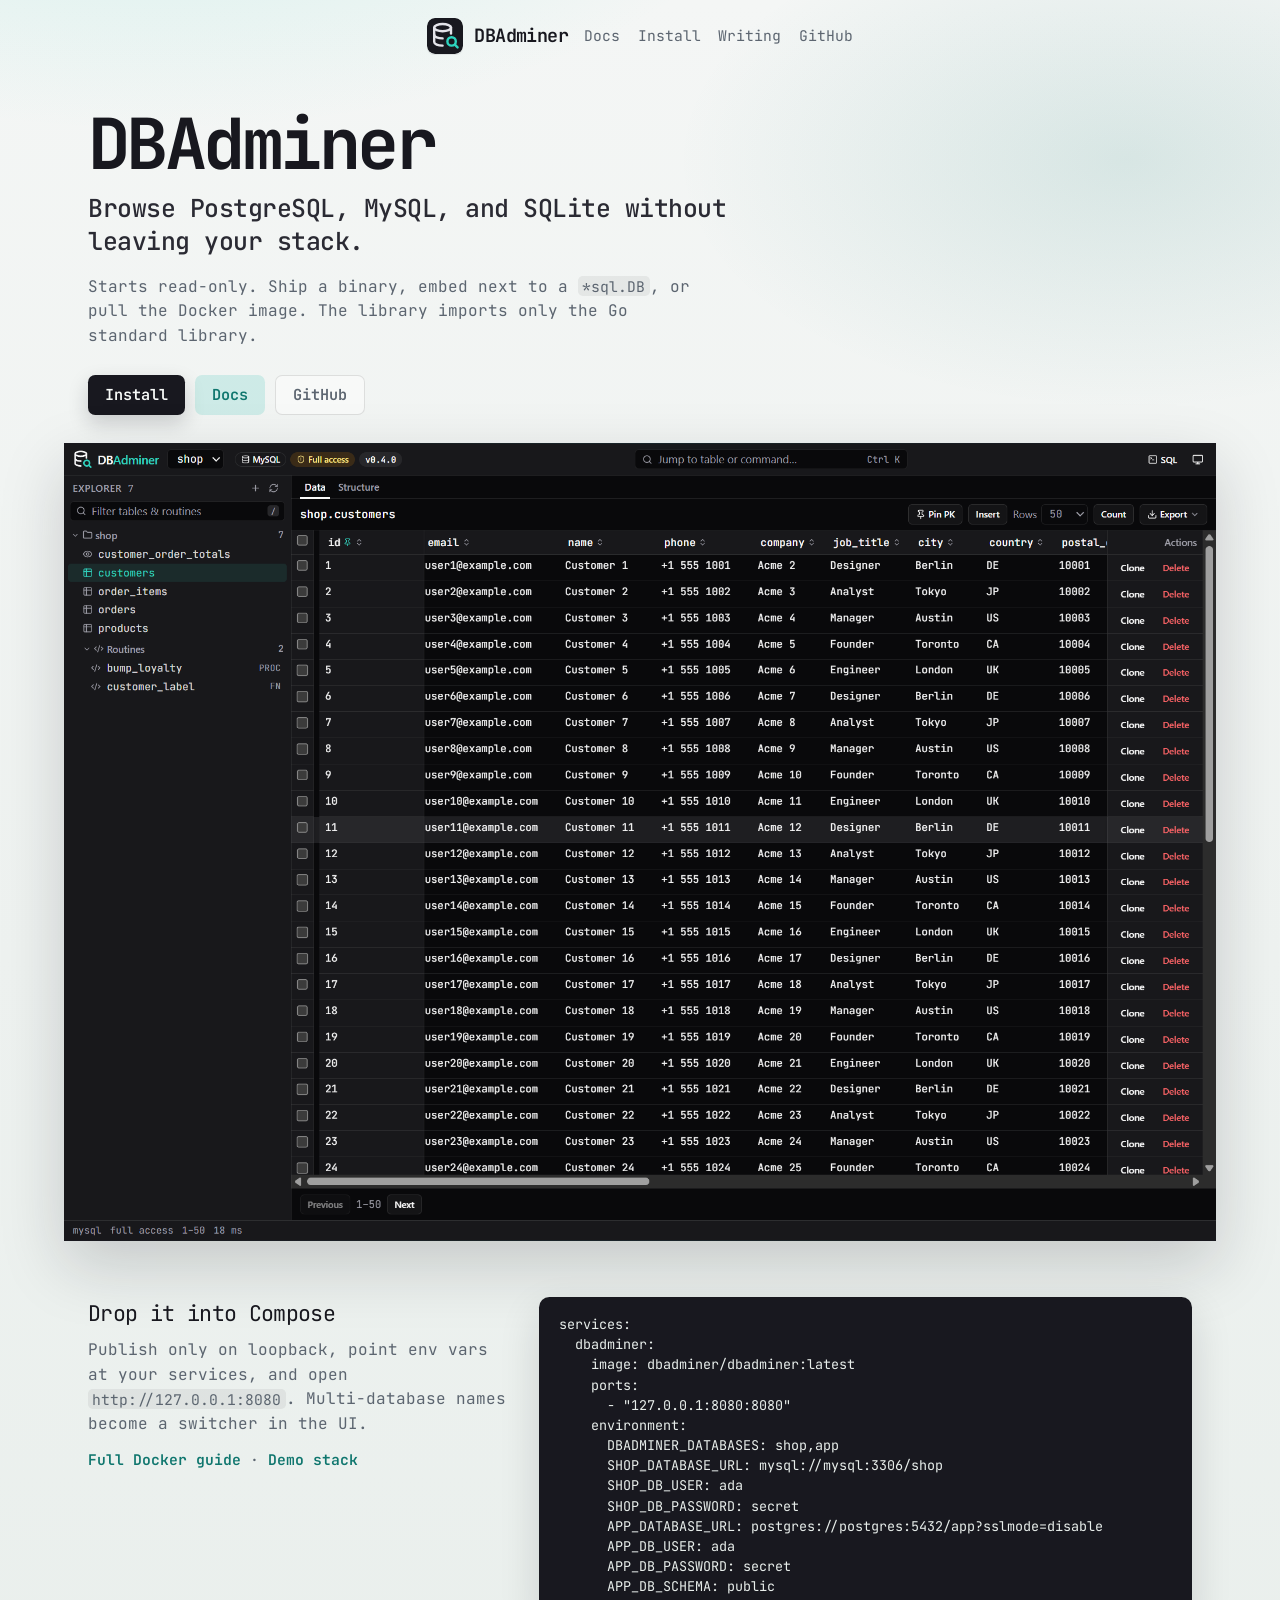
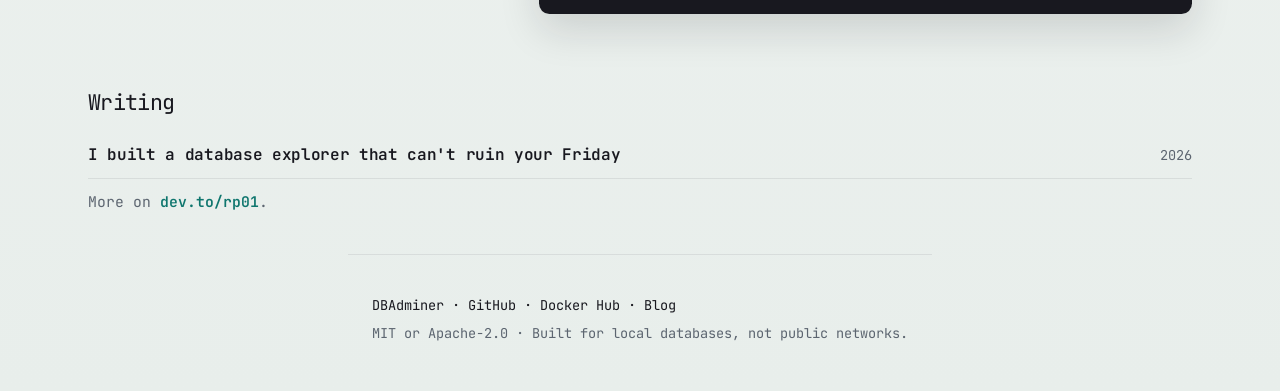
==== index.html @ d91092c3 "Deploy site from dbadminer@364f05fd50d7ac00a7b6aec0af0bbd6d45072bcd dbadminer/dbadminer@364f05fd50d7" ====
<!doctype html>
<html lang="en">
	<head>
		<meta charset="utf-8" />
		<meta name="viewport" content="width=device-width, initial-scale=1" />
		<meta name="text-scale" content="scale" />
		<link href="./_app/immutable/entry/start.IQ3_7JUY.js" rel="modulepreload">
		<link href="./_app/immutable/entry/payload.DSmR2FwN.js" rel="modulepreload">
		<link href="./_app/immutable/chunks/DclECHGd.js" rel="modulepreload">
		<link href="./_app/immutable/chunks/B1r1QuWP.js" rel="modulepreload">
		<link href="./_app/immutable/chunks/CEhEv8CO.js" rel="modulepreload">
		<link href="./_app/immutable/chunks/Dq0He8JO.js" rel="modulepreload">
		<link href="./_app/immutable/entry/app.B3plrQCB.js" rel="modulepreload">
		<link href="./_app/immutable/nodes/0.CqIYcPpV.js" rel="modulepreload">
		<link href="./_app/immutable/chunks/DVyEBs-7.js" rel="modulepreload">
		<link href="./_app/immutable/chunks/Ckk4V6ec.js" rel="modulepreload">
		<link href="./_app/immutable/nodes/3.B71UlXe6.js" rel="modulepreload">
		<!--12qhfyh--><link rel="icon" href="/favicon.svg"/> <meta name="description" content="Start read-only. Download a binary, embed it next to a *sql.DB, or pull the Docker image."/> <meta property="og:title" content="DBAdminer"/> <meta property="og:description" content="Start read-only. Download a binary, embed it next to a *sql.DB, or pull the Docker image."/> <meta property="og:image" content="https://dbadminer.github.io/screenshot.png"/> <meta property="og:url" content="https://dbadminer.github.io"/> <meta name="twitter:card" content="summary_large_image"/><!----><!--1uha8ag--><!----><title>DBAdminer — database explorer for Go</title>
		<link href="./_app/immutable/assets/0.fzq8kKC5.css" rel="stylesheet">
		<link href="./_app/immutable/assets/3.CCXo0Krb.css" rel="stylesheet">
	</head>
	<body data-sveltekit-preload-data="hover">
		<div style="display: contents"><!--[--><!--[--><!--[0--><!--[--><div class="shell svelte-12qhfyh"><header class="site-header svelte-a8kxe2"><a class="brand svelte-a8kxe2" href="/"><img src="/logo.svg" alt="" width="36" height="36" class="svelte-a8kxe2"/> <span>DBAdminer</span></a> <nav aria-label="Primary" class="svelte-a8kxe2"><!--[--><!--[-1--><a href="/docs/" class="svelte-a8kxe2">Docs</a><!--]--><!--[-1--><a href="/docs/install/" class="svelte-a8kxe2">Install</a><!--]--><!--[-1--><a href="/#writing" class="svelte-a8kxe2">Writing</a><!--]--><!--[0--><a href="https://github.com/dbadminer/dbadminer" rel="noopener noreferrer" target="_blank" class="svelte-a8kxe2">GitHub</a><!--]--><!--]--></nav></header><!----> <main class="svelte-12qhfyh"><!--[--><!--[-1--><!--[--><section class="hero svelte-1uha8ag"><div class="copy svelte-1uha8ag"><p class="brand svelte-1uha8ag">DBAdminer</p> <h1 class="svelte-1uha8ag">Browse PostgreSQL, MySQL, and SQLite without leaving your stack.</h1> <p class="lede svelte-1uha8ag">Starts read-only. Ship a binary, embed next to a <code class="svelte-1uha8ag">*sql.DB</code>, or pull the Docker
			image. The library imports only the Go standard library.</p> <div class="ctas svelte-1uha8ag"><a class="primary svelte-1uha8ag" href="/docs/install/">Install</a> <a class="secondary svelte-1uha8ag" href="/docs/">Docs</a> <a class="ghost svelte-1uha8ag" href="https://github.com/dbadminer/dbadminer" rel="noopener noreferrer" target="_blank">GitHub</a></div></div></section> <section class="visual svelte-1uha8ag" aria-label="Product screenshot"><div class="frame svelte-1uha8ag"><img src="/screenshot.png" alt="DBAdminer browsing MySQL shop.customers with tables and routines in the explorer" width="1600" height="1000" class="svelte-1uha8ag"/></div></section> <section class="compose svelte-1uha8ag"><div class="compose-copy svelte-1uha8ag"><h2 class="svelte-1uha8ag">Drop it into Compose</h2> <p class="svelte-1uha8ag">Publish only on loopback, point env vars at your services, and open <code class="svelte-1uha8ag">http://127.0.0.1:8080</code>. Multi-database names become a switcher in the UI.</p> <p class="more svelte-1uha8ag"><a href="/docs/docker/" class="svelte-1uha8ag">Full Docker guide</a> · <a href="https://github.com/dbadminer/dbadminer/tree/main/examples/demo" rel="noopener noreferrer" target="_blank" class="svelte-1uha8ag">Demo stack</a></p></div> <pre class="svelte-1uha8ag"><code class="svelte-1uha8ag">services:
  dbadminer:
    image: dbadminer/dbadminer:latest
    ports:
      - "127.0.0.1:8080:8080"
    environment:
      DBADMINER_DATABASES: shop,app
      SHOP_DATABASE_URL: mysql://mysql:3306/shop
      SHOP_DB_USER: ada
      SHOP_DB_PASSWORD: secret
      APP_DATABASE_URL: postgres://postgres:5432/app?sslmode=disable
      APP_DB_USER: ada
      APP_DB_PASSWORD: secret
      APP_DB_SCHEMA: public</code></pre></section> <section id="writing" class="writing svelte-1uha8ag"><h2 class="svelte-1uha8ag">Writing</h2> <ul class="svelte-1uha8ag"><!--[--><li class="svelte-1uha8ag"><a href="https://dev.to/rp01/i-built-a-database-explorer-that-cant-ruin-your-friday-hnh" rel="noopener noreferrer" target="_blank" class="svelte-1uha8ag">I built a database explorer that can't ruin your Friday</a> <span class="svelte-1uha8ag">2026</span></li><!--]--></ul> <p class="more svelte-1uha8ag">More on <a href="https://dev.to/rp01" rel="noopener noreferrer" target="_blank" class="svelte-1uha8ag">dev.to/rp01</a>.</p></section><!--]--><!--]--><!--]--><!----></main> <footer class="site-footer svelte-4jwo3w"><p class="svelte-4jwo3w"><a href="/" class="svelte-4jwo3w">DBAdminer</a> · <a href="https://github.com/dbadminer/dbadminer" rel="noopener noreferrer" target="_blank" class="svelte-4jwo3w">GitHub</a> · <a href="https://hub.docker.com/r/dbadminer/dbadminer" rel="noopener noreferrer" target="_blank" class="svelte-4jwo3w">Docker Hub</a> · <a href="https://dev.to/rp01/i-built-a-database-explorer-that-cant-ruin-your-friday-hnh" rel="noopener noreferrer" target="_blank" class="svelte-4jwo3w">Blog</a></p> <p class="muted svelte-4jwo3w">MIT or Apache-2.0 · Built for local databases, not public networks.</p></footer><!----></div><!--]--><!--]--><!--]--><!----> <!--[-1--><!--]--><!--]-->
			
			<script>
				{
					__sveltekit_1w8ocpe = {
						base: new URL(".", location).pathname.slice(0, -1),
						version: "1793947342895"
					};

					const element = document.currentScript.parentElement;

					import("./_app/immutable/entry/start.IQ3_7JUY.js").then(async (kit) => {
						kit.init(__sveltekit_1w8ocpe);
						const app = await import("./_app/immutable/entry/app.B3plrQCB.js");
						kit.start(app, element, {
							node_ids: [0, 3],
							data: [null,null],
							form: null,
							error: null
						});
					});
				}
			</script>
		</div>
	</body>
</html>
---- _app/immutable/assets/0.fzq8kKC5.css ----
/*! tailwindcss v4.3.4 | MIT License | https://tailwindcss.com */
@layer properties{@supports (((-webkit-hyphens:none)) and (not (margin-trim:block))) or ((-moz-orient:inline) and (not (color:rgb(from red r g b)))){*,:before,:after,::backdrop{--tw-rotate-x:initial;--tw-rotate-y:initial;--tw-rotate-z:initial;--tw-skew-x:initial;--tw-skew-y:initial;--tw-border-style:solid;--tw-backdrop-blur:initial;--tw-backdrop-brightness:initial;--tw-backdrop-contrast:initial;--tw-backdrop-grayscale:initial;--tw-backdrop-hue-rotate:initial;--tw-backdrop-invert:initial;--tw-backdrop-opacity:initial;--tw-backdrop-saturate:initial;--tw-backdrop-sepia:initial;--tw-tracking:initial;--tw-content:""}}}@layer theme{:root,:host{--font-sans:"JetBrains Mono Variable", ui-monospace, monospace;--font-mono:"JetBrains Mono Variable", ui-monospace, monospace;--color-teal-700:oklch(51.1% .096 186.391);--tracking-tight:-.025em;--default-transition-duration:.15s;--default-transition-timing-function:cubic-bezier(.4, 0, .2, 1);--default-font-family:var(--font-sans);--default-mono-font-family:var(--font-mono);--color-ink:#18181f;--color-ink-soft:#2a2a33;--color-paper:#f4f6f5;--color-paper-deep:#e8eeeb;--color-teal:#0f766e;--color-teal-glow:#2dd4bf;--color-muted:#5c6570}}@layer base{*,:after,:before,::backdrop{box-sizing:border-box;border:0 solid;margin:0;padding:0}::file-selector-button{box-sizing:border-box;border:0 solid;margin:0;padding:0}html,:host{-webkit-text-size-adjust:100%;tab-size:4;line-height:1.5;font-family:var(--default-font-family,-apple-system, BlinkMacSystemFont, "Segoe UI", Roboto, "Helvetica Neue", "Noto Sans", Arial, sans-serif, "Apple Color Emoji", "Segoe UI Emoji", "Segoe UI Symbol", "Noto Color Emoji");font-feature-settings:var(--default-font-feature-settings,normal);font-variation-settings:var(--default-font-variation-settings,normal);-webkit-tap-highlight-color:transparent}hr{height:0;color:inherit;border-top-width:1px}abbr:where([title]){-webkit-text-decoration:underline dotted;text-decoration:underline dotted}h1,h2,h3,h4,h5,h6{font-size:inherit;font-weight:inherit}a{color:inherit;-webkit-text-decoration:inherit;-webkit-text-decoration:inherit;-webkit-text-decoration:inherit;-webkit-text-decoration:inherit;text-decoration:inherit}b,strong{font-weight:bolder}code,kbd,samp,pre{font-family:var(--default-mono-font-family,ui-monospace, SFMono-Regular, Menlo, Monaco, Consolas, "Liberation Mono", "Courier New", monospace);font-feature-settings:var(--default-mono-font-feature-settings,normal);font-variation-settings:var(--default-mono-font-variation-settings,normal);font-size:1em}small{font-size:80%}sub,sup{vertical-align:baseline;font-size:75%;line-height:0;position:relative}sub{bottom:-.25em}sup{top:-.5em}table{text-indent:0;border-color:inherit;border-collapse:collapse}:-moz-focusring:where(:not(iframe)){outline:auto}progress{vertical-align:baseline}summary{display:list-item}ol,ul,menu{list-style:none}img,svg,video,canvas,audio,iframe,embed,object{vertical-align:middle;display:block}img,video{max-width:100%;height:auto}button,input,select,optgroup,textarea{font:inherit;font-feature-settings:inherit;font-variation-settings:inherit;letter-spacing:inherit;color:inherit;opacity:1;background-color:#0000;border-radius:0}::file-selector-button{font:inherit;font-feature-settings:inherit;font-variation-settings:inherit;letter-spacing:inherit;color:inherit;opacity:1;background-color:#0000;border-radius:0}:where(select:is([multiple],[size])) optgroup{font-weight:bolder}:where(select:is([multiple],[size])) optgroup option{padding-inline-start:20px}::file-selector-button{margin-inline-end:4px}::placeholder{opacity:1}@supports (not ((-webkit-appearance:-apple-pay-button))) or (contain-intrinsic-size:1px){::placeholder{color:currentColor}@supports (color:color-mix(in lab, red, red)){::placeholder{color:color-mix(in oklab, currentcolor 50%, transparent)}}}textarea{resize:vertical}::-webkit-search-decoration{-webkit-appearance:none}::-webkit-date-and-time-value{min-height:1lh;text-align:inherit}::-webkit-datetime-edit{display:inline-flex}::-webkit-datetime-edit-fields-wrapper{padding:0}::-webkit-datetime-edit{padding-block:0}::-webkit-datetime-edit-year-field{padding-block:0}::-webkit-datetime-edit-month-field{padding-block:0}::-webkit-datetime-edit-day-field{padding-block:0}::-webkit-datetime-edit-hour-field{padding-block:0}::-webkit-datetime-edit-minute-field{padding-block:0}::-webkit-datetime-edit-second-field{padding-block:0}::-webkit-datetime-edit-millisecond-field{padding-block:0}::-webkit-datetime-edit-meridiem-field{padding-block:0}::-webkit-calendar-picker-indicator{line-height:1}:-moz-ui-invalid{box-shadow:none}button,input:where([type=button],[type=reset],[type=submit]){appearance:button}::file-selector-button{appearance:button}::-webkit-inner-spin-button{height:auto}::-webkit-outer-spin-button{height:auto}[hidden]:where(:not([hidden=until-found])){display:none!important}html{scroll-behavior:smooth}body{background:radial-gradient(1200px 600px at 12% -10%, #2dd4bf2e, transparent 55%), radial-gradient(900px 500px at 88% 8%, #0f766e1f, transparent 50%), linear-gradient(180deg, var(--color-paper) 0%, #eef2f0 48%, var(--color-paper-deep) 100%);min-height:100vh;color:var(--color-ink);font-family:var(--font-sans);font-feature-settings:"ss01" on, "cv02" on;-webkit-font-smoothing:antialiased;margin:0}a{color:inherit;text-underline-offset:.2em;text-decoration-thickness:1px}code,kbd,pre{font-family:var(--font-mono)}}@layer components;@layer utilities{.container{width:100%}@media (width>=40rem){.container{max-width:40rem}}@media (width>=48rem){.container{max-width:48rem}}@media (width>=64rem){.container{max-width:64rem}}@media (width>=80rem){.container{max-width:80rem}}@media (width>=96rem){.container{max-width:96rem}}.prose{color:var(--tw-prose-body);max-width:65ch}.prose :where(p):not(:where([class~=not-prose],[class~=not-prose] *)){margin-top:1.25em;margin-bottom:1.25em}.prose :where([class~=lead]):not(:where([class~=not-prose],[class~=not-prose] *)){color:var(--tw-prose-lead);margin-top:1.2em;margin-bottom:1.2em;font-size:1.25em;line-height:1.6}.prose :where(a):not(:where([class~=not-prose],[class~=not-prose] *)){color:var(--tw-prose-links);font-weight:500;text-decoration:underline}.prose :where(strong):not(:where([class~=not-prose],[class~=not-prose] *)){color:var(--tw-prose-bold);font-weight:600}.prose :where(a strong):not(:where([class~=not-prose],[class~=not-prose] *)),.prose :where(blockquote strong):not(:where([class~=not-prose],[class~=not-prose] *)),.prose :where(thead th strong):not(:where([class~=not-prose],[class~=not-prose] *)){color:inherit}.prose :where(ol):not(:where([class~=not-prose],[class~=not-prose] *)){margin-top:1.25em;margin-bottom:1.25em;padding-inline-start:1.625em;list-style-type:decimal}.prose :where(ol[type=A]):not(:where([class~=not-prose],[class~=not-prose] *)){list-style-type:upper-alpha}.prose :where(ol[type=a]):not(:where([class~=not-prose],[class~=not-prose] *)){list-style-type:lower-alpha}.prose :where(ol[type=A s]):not(:where([class~=not-prose],[class~=not-prose] *)){list-style-type:upper-alpha}.prose :where(ol[type=a s]):not(:where([class~=not-prose],[class~=not-prose] *)){list-style-type:lower-alpha}.prose :where(ol[type=I]):not(:where([class~=not-prose],[class~=not-prose] *)){list-style-type:upper-roman}.prose :where(ol[type=i]):not(:where([class~=not-prose],[class~=not-prose] *)){list-style-type:lower-roman}.prose :where(ol[type=I s]):not(:where([class~=not-prose],[class~=not-prose] *)){list-style-type:upper-roman}.prose :where(ol[type=i s]):not(:where([class~=not-prose],[class~=not-prose] *)){list-style-type:lower-roman}.prose :where(ol[type="1"]):not(:where([class~=not-prose],[class~=not-prose] *)){list-style-type:decimal}.prose :where(ul):not(:where([class~=not-prose],[class~=not-prose] *)){margin-top:1.25em;margin-bottom:1.25em;padding-inline-start:1.625em;list-style-type:disc}.prose :where(ol>li):not(:where([class~=not-prose],[class~=not-prose] *))::marker{color:var(--tw-prose-counters);font-weight:400}.prose :where(ul>li):not(:where([class~=not-prose],[class~=not-prose] *))::marker{color:var(--tw-prose-bullets)}.prose :where(dt):not(:where([class~=not-prose],[class~=not-prose] *)){color:var(--tw-prose-headings);margin-top:1.25em;font-weight:600}.prose :where(hr):not(:where([class~=not-prose],[class~=not-prose] *)){border-color:var(--tw-prose-hr);border-top-width:1px;margin-top:3em;margin-bottom:3em}.prose :where(blockquote):not(:where([class~=not-prose],[class~=not-prose] *)){color:var(--tw-prose-quotes);border-inline-start-width:.25rem;border-inline-start-color:var(--tw-prose-quote-borders);quotes:"“""”""‘""’";margin-top:1.6em;margin-bottom:1.6em;padding-inline-start:1em;font-style:italic;font-weight:500}.prose :where(blockquote p:first-of-type):not(:where([class~=not-prose],[class~=not-prose] *)):before{content:open-quote}.prose :where(blockquote p:last-of-type):not(:where([class~=not-prose],[class~=not-prose] *)):after{content:close-quote}.prose :where(h1):not(:where([class~=not-prose],[class~=not-prose] *)){color:var(--tw-prose-headings);margin-top:0;margin-bottom:.888889em;font-size:2.25em;font-weight:800;line-height:1.11111}.prose :where(h1 strong):not(:where([class~=not-prose],[class~=not-prose] *)){color:inherit;font-weight:900}.prose :where(h2):not(:where([class~=not-prose],[class~=not-prose] *)){color:var(--tw-prose-headings);margin-top:2em;margin-bottom:1em;font-size:1.5em;font-weight:700;line-height:1.33333}.prose :where(h2 strong):not(:where([class~=not-prose],[class~=not-prose] *)){color:inherit;font-weight:800}.prose :where(h3):not(:where([class~=not-prose],[class~=not-prose] *)){color:var(--tw-prose-headings);margin-top:1.6em;margin-bottom:.6em;font-size:1.25em;font-weight:600;line-height:1.6}.prose :where(h3 strong):not(:where([class~=not-prose],[class~=not-prose] *)){color:inherit;font-weight:700}.prose :where(h4):not(:where([class~=not-prose],[class~=not-prose] *)){color:var(--tw-prose-headings);margin-top:1.5em;margin-bottom:.5em;font-weight:600;line-height:1.5}.prose :where(h4 strong):not(:where([class~=not-prose],[class~=not-prose] *)){color:inherit;font-weight:700}.prose :where(img):not(:where([class~=not-prose],[class~=not-prose] *)){margin-top:2em;margin-bottom:2em}.prose :where(picture):not(:where([class~=not-prose],[class~=not-prose] *)){margin-top:2em;margin-bottom:2em;display:block}.prose :where(video):not(:where([class~=not-prose],[class~=not-prose] *)){margin-top:2em;margin-bottom:2em}.prose :where(kbd):not(:where([class~=not-prose],[class~=not-prose] *)){color:var(--tw-prose-kbd);box-shadow:0 0 0 1px var(--tw-prose-kbd-shadows), 0 3px 0 var(--tw-prose-kbd-shadows);padding-top:.1875em;padding-inline-end:.375em;padding-bottom:.1875em;border-radius:.3125rem;padding-inline-start:.375em;font-family:inherit;font-size:.875em;font-weight:500}.prose :where(code):not(:where([class~=not-prose],[class~=not-prose] *)){color:var(--tw-prose-code);font-size:.875em;font-weight:600}.prose :where(code):not(:where([class~=not-prose],[class~=not-prose] *)):before,.prose :where(code):not(:where([class~=not-prose],[class~=not-prose] *)):after{content:"`"}.prose :where(a code):not(:where([class~=not-prose],[class~=not-prose] *)),.prose :where(h1 code):not(:where([class~=not-prose],[class~=not-prose] *)){color:inherit}.prose :where(h2 code):not(:where([class~=not-prose],[class~=not-prose] *)){color:inherit;font-size:.875em}.prose :where(h3 code):not(:where([class~=not-prose],[class~=not-prose] *)){color:inherit;font-size:.9em}.prose :where(h4 code):not(:where([class~=not-prose],[class~=not-prose] *)),.prose :where(blockquote code):not(:where([class~=not-prose],[class~=not-prose] *)),.prose :where(thead th code):not(:where([class~=not-prose],[class~=not-prose] *)){color:inherit}.prose :where(pre):not(:where([class~=not-prose],[class~=not-prose] *)){color:var(--tw-prose-pre-code);background-color:var(--tw-prose-pre-bg);padding-top:.857143em;padding-inline-end:1.14286em;padding-bottom:.857143em;border-radius:.375rem;margin-top:1.71429em;margin-bottom:1.71429em;padding-inline-start:1.14286em;font-size:.875em;font-weight:400;line-height:1.71429;overflow-x:auto}.prose :where(pre code):not(:where([class~=not-prose],[class~=not-prose] *)){font-weight:inherit;color:inherit;font-size:inherit;font-family:inherit;line-height:inherit;background-color:#0000;border-width:0;border-radius:0;padding:0}.prose :where(pre code):not(:where([class~=not-prose],[class~=not-prose] *)):before,.prose :where(pre code):not(:where([class~=not-prose],[class~=not-prose] *)):after{content:none}.prose :where(table):not(:where([class~=not-prose],[class~=not-prose] *)){table-layout:auto;width:100%;margin-top:2em;margin-bottom:2em;font-size:.875em;line-height:1.71429}.prose :where(thead):not(:where([class~=not-prose],[class~=not-prose] *)){border-bottom-width:1px;border-bottom-color:var(--tw-prose-th-borders)}.prose :where(thead th):not(:where([class~=not-prose],[class~=not-prose] *)){color:var(--tw-prose-headings);vertical-align:bottom;padding-inline-end:.571429em;padding-bottom:.571429em;padding-inline-start:.571429em;font-weight:600}.prose :where(tbody tr):not(:where([class~=not-prose],[class~=not-prose] *)){border-bottom-width:1px;border-bottom-color:var(--tw-prose-td-borders)}.prose :where(tbody tr:last-child):not(:where([class~=not-prose],[class~=not-prose] *)){border-bottom-width:0}.prose :where(tbody td):not(:where([class~=not-prose],[class~=not-prose] *)){vertical-align:baseline}.prose :where(tfoot):not(:where([class~=not-prose],[class~=not-prose] *)){border-top-width:1px;border-top-color:var(--tw-prose-th-borders)}.prose :where(tfoot td):not(:where([class~=not-prose],[class~=not-prose] *)){vertical-align:top}.prose :where(th,td):not(:where([class~=not-prose],[class~=not-prose] *)){text-align:start}.prose :where(figure>*):not(:where([class~=not-prose],[class~=not-prose] *)){margin-top:0;margin-bottom:0}.prose :where(figcaption):not(:where([class~=not-prose],[class~=not-prose] *)){color:var(--tw-prose-captions);margin-top:.857143em;font-size:.875em;line-height:1.42857}.prose{--tw-prose-body:oklch(37.3% .034 259.733);--tw-prose-headings:oklch(21% .034 264.665);--tw-prose-lead:oklch(44.6% .03 256.802);--tw-prose-links:oklch(21% .034 264.665);--tw-prose-bold:oklch(21% .034 264.665);--tw-prose-counters:oklch(55.1% .027 264.364);--tw-prose-bullets:oklch(87.2% .01 258.338);--tw-prose-hr:oklch(92.8% .006 264.531);--tw-prose-quotes:oklch(21% .034 264.665);--tw-prose-quote-borders:oklch(92.8% .006 264.531);--tw-prose-captions:oklch(55.1% .027 264.364);--tw-prose-kbd:oklch(21% .034 264.665);--tw-prose-kbd-shadows:oklab(21% -.00316127 -.0338527/.1);--tw-prose-code:oklch(21% .034 264.665);--tw-prose-pre-code:oklch(92.8% .006 264.531);--tw-prose-pre-bg:oklch(27.8% .033 256.848);--tw-prose-th-borders:oklch(87.2% .01 258.338);--tw-prose-td-borders:oklch(92.8% .006 264.531);--tw-prose-invert-body:oklch(87.2% .01 258.338);--tw-prose-invert-headings:#fff;--tw-prose-invert-lead:oklch(70.7% .022 261.325);--tw-prose-invert-links:#fff;--tw-prose-invert-bold:#fff;--tw-prose-invert-counters:oklch(70.7% .022 261.325);--tw-prose-invert-bullets:oklch(44.6% .03 256.802);--tw-prose-invert-hr:oklch(37.3% .034 259.733);--tw-prose-invert-quotes:oklch(96.7% .003 264.542);--tw-prose-invert-quote-borders:oklch(37.3% .034 259.733);--tw-prose-invert-captions:oklch(70.7% .022 261.325);--tw-prose-invert-kbd:#fff;--tw-prose-invert-kbd-shadows:#ffffff1a;--tw-prose-invert-code:#fff;--tw-prose-invert-pre-code:oklch(87.2% .01 258.338);--tw-prose-invert-pre-bg:#00000080;--tw-prose-invert-th-borders:oklch(44.6% .03 256.802);--tw-prose-invert-td-borders:oklch(37.3% .034 259.733);font-size:1rem;line-height:1.75}.prose :where(picture>img):not(:where([class~=not-prose],[class~=not-prose] *)){margin-top:0;margin-bottom:0}.prose :where(li):not(:where([class~=not-prose],[class~=not-prose] *)){margin-top:.5em;margin-bottom:.5em}.prose :where(ol>li):not(:where([class~=not-prose],[class~=not-prose] *)),.prose :where(ul>li):not(:where([class~=not-prose],[class~=not-prose] *)){padding-inline-start:.375em}.prose :where(.prose>ul>li p):not(:where([class~=not-prose],[class~=not-prose] *)){margin-top:.75em;margin-bottom:.75em}.prose :where(.prose>ul>li>p:first-child):not(:where([class~=not-prose],[class~=not-prose] *)){margin-top:1.25em}.prose :where(.prose>ul>li>p:last-child):not(:where([class~=not-prose],[class~=not-prose] *)){margin-bottom:1.25em}.prose :where(.prose>ol>li>p:first-child):not(:where([class~=not-prose],[class~=not-prose] *)){margin-top:1.25em}.prose :where(.prose>ol>li>p:last-child):not(:where([class~=not-prose],[class~=not-prose] *)){margin-bottom:1.25em}.prose :where(ul ul,ul ol,ol ul,ol ol):not(:where([class~=not-prose],[class~=not-prose] *)){margin-top:.75em;margin-bottom:.75em}.prose :where(dl):not(:where([class~=not-prose],[class~=not-prose] *)){margin-top:1.25em;margin-bottom:1.25em}.prose :where(dd):not(:where([class~=not-prose],[class~=not-prose] *)){margin-top:.5em;padding-inline-start:1.625em}.prose :where(hr+*):not(:where([class~=not-prose],[class~=not-prose] *)),.prose :where(h2+*):not(:where([class~=not-prose],[class~=not-prose] *)),.prose :where(h3+*):not(:where([class~=not-prose],[class~=not-prose] *)),.prose :where(h4+*):not(:where([class~=not-prose],[class~=not-prose] *)){margin-top:0}.prose :where(thead th:first-child):not(:where([class~=not-prose],[class~=not-prose] *)){padding-inline-start:0}.prose :where(thead th:last-child):not(:where([class~=not-prose],[class~=not-prose] *)){padding-inline-end:0}.prose :where(tbody td,tfoot td):not(:where([class~=not-prose],[class~=not-prose] *)){padding-top:.571429em;padding-inline-end:.571429em;padding-bottom:.571429em;padding-inline-start:.571429em}.prose :where(tbody td:first-child,tfoot td:first-child):not(:where([class~=not-prose],[class~=not-prose] *)){padding-inline-start:0}.prose :where(tbody td:last-child,tfoot td:last-child):not(:where([class~=not-prose],[class~=not-prose] *)){padding-inline-end:0}.prose :where(figure):not(:where([class~=not-prose],[class~=not-prose] *)){margin-top:2em;margin-bottom:2em}.prose :where(.prose>:first-child):not(:where([class~=not-prose],[class~=not-prose] *)){margin-top:0}.prose :where(.prose>:last-child):not(:where([class~=not-prose],[class~=not-prose] *)){margin-bottom:0}.contents{display:contents}.flex{display:flex}.hidden{display:none}.table{display:table}.max-w-none{max-width:none}.transform{transform:var(--tw-rotate-x, ) var(--tw-rotate-y, ) var(--tw-rotate-z, ) var(--tw-skew-x, ) var(--tw-skew-y, )}.flex-wrap{flex-wrap:wrap}.border{border-style:var(--tw-border-style);border-width:1px}.backdrop-filter{-webkit-backdrop-filter:var(--tw-backdrop-blur, ) var(--tw-backdrop-brightness, ) var(--tw-backdrop-contrast, ) var(--tw-backdrop-grayscale, ) var(--tw-backdrop-hue-rotate, ) var(--tw-backdrop-invert, ) var(--tw-backdrop-opacity, ) var(--tw-backdrop-saturate, ) var(--tw-backdrop-sepia, );backdrop-filter:var(--tw-backdrop-blur, ) var(--tw-backdrop-brightness, ) var(--tw-backdrop-contrast, ) var(--tw-backdrop-grayscale, ) var(--tw-backdrop-hue-rotate, ) var(--tw-backdrop-invert, ) var(--tw-backdrop-opacity, ) var(--tw-backdrop-saturate, ) var(--tw-backdrop-sepia, )}.transition{transition-property:color,background-color,border-color,outline-color,text-decoration-color,fill,stroke,--tw-gradient-from,--tw-gradient-via,--tw-gradient-to,opacity,box-shadow,transform,translate,scale,rotate,filter,-webkit-backdrop-filter,backdrop-filter,display,content-visibility,overlay,pointer-events;transition-timing-function:var(--tw-ease,var(--default-transition-timing-function));transition-duration:var(--tw-duration,var(--default-transition-duration))}.prose-neutral{--tw-prose-body:oklch(37.1% 0 none);--tw-prose-headings:oklch(20.5% 0 none);--tw-prose-lead:oklch(43.9% 0 none);--tw-prose-links:oklch(20.5% 0 none);--tw-prose-bold:oklch(20.5% 0 none);--tw-prose-counters:oklch(55.6% 0 none);--tw-prose-bullets:oklch(87% 0 none);--tw-prose-hr:oklch(92.2% 0 none);--tw-prose-quotes:oklch(20.5% 0 none);--tw-prose-quote-borders:oklch(92.2% 0 none);--tw-prose-captions:oklch(55.6% 0 none);--tw-prose-kbd:oklch(20.5% 0 none);--tw-prose-kbd-shadows:oklab(20.5% 0 0/.1);--tw-prose-code:oklch(20.5% 0 none);--tw-prose-pre-code:oklch(92.2% 0 none);--tw-prose-pre-bg:oklch(26.9% 0 none);--tw-prose-th-borders:oklch(87% 0 none);--tw-prose-td-borders:oklch(92.2% 0 none);--tw-prose-invert-body:oklch(87% 0 none);--tw-prose-invert-headings:#fff;--tw-prose-invert-lead:oklch(70.8% 0 none);--tw-prose-invert-links:#fff;--tw-prose-invert-bold:#fff;--tw-prose-invert-counters:oklch(70.8% 0 none);--tw-prose-invert-bullets:oklch(43.9% 0 none);--tw-prose-invert-hr:oklch(37.1% 0 none);--tw-prose-invert-quotes:oklch(97% 0 none);--tw-prose-invert-quote-borders:oklch(37.1% 0 none);--tw-prose-invert-captions:oklch(70.8% 0 none);--tw-prose-invert-kbd:#fff;--tw-prose-invert-kbd-shadows:#ffffff1a;--tw-prose-invert-code:#fff;--tw-prose-invert-pre-code:oklch(87% 0 none);--tw-prose-invert-pre-bg:#00000080;--tw-prose-invert-th-borders:oklch(43.9% 0 none);--tw-prose-invert-td-borders:oklch(37.1% 0 none)}.prose-headings\:tracking-tight :where(h1,h2,h3,h4,h5,h6,th):not(:where([class~=not-prose],[class~=not-prose] *)){--tw-tracking:var(--tracking-tight);letter-spacing:var(--tracking-tight)}.prose-a\:text-teal-700 :where(a):not(:where([class~=not-prose],[class~=not-prose] *)){color:var(--color-teal-700)}.prose-code\:before\:content-none :where(code):not(:where([class~=not-prose],[class~=not-prose] *)):before,.prose-code\:after\:content-none :where(code):not(:where([class~=not-prose],[class~=not-prose] *)):after{content:var(--tw-content);--tw-content:none;content:none}}@font-face{font-family:JetBrains Mono Variable;font-style:normal;font-display:swap;font-weight:100 800;src:url([data-uri])format("woff2-variations");unicode-range:U+460-52F,U+1C80-1C8A,U+20B4,U+2DE0-2DFF,U+A640-A69F,U+FE2E-FE2F}@font-face{font-family:JetBrains Mono Variable;font-style:normal;font-display:swap;font-weight:100 800;src:url(./jetbrains-mono-cyrillic-wght-normal.D73BlboJ.woff2)format("woff2-variations");unicode-range:U+301,U+400-45F,U+490-491,U+4B0-4B1,U+2116}@font-face{font-family:JetBrains Mono Variable;font-style:normal;font-display:swap;font-weight:100 800;src:url(./jetbrains-mono-greek-wght-normal.Bw9x6K1M.woff2)format("woff2-variations");unicode-range:U+370-377,U+37A-37F,U+384-38A,U+38C,U+38E-3A1,U+3A3-3FF}@font-face{font-family:JetBrains Mono Variable;font-style:normal;font-display:swap;font-weight:100 800;src:url(./jetbrains-mono-vietnamese-wght-normal.Bt-aOZkq.woff2)format("woff2-variations");unicode-range:U+102-103,U+110-111,U+128-129,U+168-169,U+1A0-1A1,U+1AF-1B0,U+300-301,U+303-304,U+308-309,U+323,U+329,U+1EA0-1EF9,U+20AB}@font-face{font-family:JetBrains Mono Variable;font-style:normal;font-display:swap;font-weight:100 800;src:url(./jetbrains-mono-latin-ext-wght-normal.DBQx-q_a.woff2)format("woff2-variations");unicode-range:U+100-2BA,U+2BD-2C5,U+2C7-2CC,U+2CE-2D7,U+2DD-2FF,U+304,U+308,U+329,U+1D00-1DBF,U+1E00-1E9F,U+1EF2-1EFF,U+2020,U+20A0-20AB,U+20AD-20C0,U+2113,U+2C60-2C7F,U+A720-A7FF}@font-face{font-family:JetBrains Mono Variable;font-style:normal;font-display:swap;font-weight:100 800;src:url(./jetbrains-mono-latin-wght-normal.B9CIFXIH.woff2)format("woff2-variations");unicode-range:U+??,U+131,U+152-153,U+2BB-2BC,U+2C6,U+2DA,U+2DC,U+304,U+308,U+329,U+2000-206F,U+20AC,U+2122,U+2191,U+2193,U+2212,U+2215,U+FEFF,U+FFFD}@keyframes rise{0%{opacity:0;transform:translateY(14px)}to{opacity:1;transform:translateY(0)}}@keyframes fade{0%{opacity:0}to{opacity:1}}@keyframes drift{0%{background-position:0 0}to{background-position:40px 40px}}@media (prefers-reduced-motion:reduce){html{scroll-behavior:auto}*,:before,:after{transition-duration:.01ms!important;animation-duration:.01ms!important;animation-iteration-count:1!important}}@property --tw-rotate-x{syntax:"*";inherits:false}@property --tw-rotate-y{syntax:"*";inherits:false}@property --tw-rotate-z{syntax:"*";inherits:false}@property --tw-skew-x{syntax:"*";inherits:false}@property --tw-skew-y{syntax:"*";inherits:false}@property --tw-border-style{syntax:"*";inherits:false;initial-value:solid}@property --tw-backdrop-blur{syntax:"*";inherits:false}@property --tw-backdrop-brightness{syntax:"*";inherits:false}@property --tw-backdrop-contrast{syntax:"*";inherits:false}@property --tw-backdrop-grayscale{syntax:"*";inherits:false}@property --tw-backdrop-hue-rotate{syntax:"*";inherits:false}@property --tw-backdrop-invert{syntax:"*";inherits:false}@property --tw-backdrop-opacity{syntax:"*";inherits:false}@property --tw-backdrop-saturate{syntax:"*";inherits:false}@property --tw-backdrop-sepia{syntax:"*";inherits:false}@property --tw-tracking{syntax:"*";inherits:false}@property --tw-content{syntax:"*";inherits:false;initial-value:""}.site-footer.svelte-4jwo3w{border-top:1px solid #18181f14;gap:.45rem;max-width:72rem;margin:0 auto;padding:2.5rem 1.5rem 3rem;font-size:.85rem;display:grid}.site-footer.svelte-4jwo3w a:where(.svelte-4jwo3w){text-decoration:none}.site-footer.svelte-4jwo3w a:where(.svelte-4jwo3w):hover{text-decoration:underline}.muted.svelte-4jwo3w{color:var(--color-muted);margin:0}p.svelte-4jwo3w{margin:0}.site-header.svelte-a8kxe2{justify-content:space-between;align-items:center;gap:1rem;max-width:72rem;margin:0 auto;padding:1.1rem 1.5rem;animation:.5s both fade;display:flex}.brand.svelte-a8kxe2{letter-spacing:-.03em;align-items:center;gap:.7rem;font-size:1.15rem;font-weight:650;text-decoration:none;display:inline-flex}.brand.svelte-a8kxe2 img:where(.svelte-a8kxe2){border-radius:.45rem;box-shadow:0 1px #18181f14}nav.svelte-a8kxe2{flex-wrap:wrap;gap:.35rem 1.1rem;font-size:.92rem;display:flex}nav.svelte-a8kxe2 a:where(.svelte-a8kxe2){color:var(--color-muted);text-decoration:none;transition:color .16s}nav.svelte-a8kxe2 a:where(.svelte-a8kxe2):hover,nav.svelte-a8kxe2 a[aria-current=page]:where(.svelte-a8kxe2){color:var(--color-ink)}nav.svelte-a8kxe2 a[aria-current=page]:where(.svelte-a8kxe2){box-shadow:inset 0 -2px 0 var(--color-teal-glow)}.shell.svelte-12qhfyh{flex-direction:column;min-height:100vh;display:flex}main.svelte-12qhfyh{flex:1}
---- _app/immutable/assets/3.CCXo0Krb.css ----
.hero.svelte-1uha8ag{max-width:72rem;margin:0 auto;padding:2.5rem 1.5rem 1.25rem;animation:.7s both rise}.copy.svelte-1uha8ag{max-width:42rem}.brand.svelte-1uha8ag{letter-spacing:-.05em;color:var(--color-ink);margin:0 0 .85rem;font-size:clamp(2.4rem,6vw,4.4rem);font-weight:700;line-height:.95}h1.svelte-1uha8ag{letter-spacing:-.02em;color:var(--color-ink-soft);margin:0;font-size:clamp(1.15rem,2.4vw,1.55rem);font-weight:500;line-height:1.35}.lede.svelte-1uha8ag{max-width:38rem;color:var(--color-muted);margin:1rem 0 0;font-size:1rem;line-height:1.55;animation:.7s 80ms both rise}.lede.svelte-1uha8ag code:where(.svelte-1uha8ag){background:#18181f0f;border-radius:.3rem;padding:.05em .3em;font-size:.92em}.ctas.svelte-1uha8ag{flex-wrap:wrap;gap:.65rem;margin-top:1.6rem;animation:.7s .14s both rise;display:flex}.ctas.svelte-1uha8ag a:where(.svelte-1uha8ag){border-radius:.45rem;justify-content:center;align-items:center;min-height:2.55rem;padding:0 1.05rem;font-size:.95rem;font-weight:600;text-decoration:none;transition:transform .16s,background .16s,box-shadow .16s;display:inline-flex}.ctas.svelte-1uha8ag a:where(.svelte-1uha8ag):hover{transform:translateY(-1px)}.primary.svelte-1uha8ag{background:var(--color-ink);color:#f7faf8;box-shadow:0 8px 20px #18181f2e}.primary.svelte-1uha8ag:hover{background:#101016}.secondary.svelte-1uha8ag{color:var(--color-teal);background:#14b8a629}.ghost.svelte-1uha8ag{color:var(--color-muted);background:#ffffff73;border:1px solid #18181f1f}.visual.svelte-1uha8ag{max-width:72rem;margin:0 auto;padding:.5rem 0 1.5rem;animation:.9s .18s both rise}.frame.svelte-1uha8ag{background:linear-gradient(90deg, transparent 0, #2dd4bf14 50%, transparent 100%), var(--color-ink);border-block:1px solid #18181f1f;position:relative;overflow:hidden;box-shadow:0 24px 60px #18181f2e}.frame.svelte-1uha8ag:before{content:"";pointer-events:none;opacity:.35;background-image:linear-gradient(#ffffff0a 1px,#0000 1px),linear-gradient(90deg,#ffffff0a 1px,#0000 1px);background-size:40px 40px;animation:18s linear infinite drift;position:absolute;inset:0}.frame.svelte-1uha8ag img:where(.svelte-1uha8ag){z-index:1;width:100%;height:auto;display:block;position:relative}.compose.svelte-1uha8ag,.writing.svelte-1uha8ag{max-width:72rem;margin:0 auto;padding:2rem 1.5rem 2.5rem;animation:.7s both rise}.compose.svelte-1uha8ag{gap:1.25rem;display:grid}.compose-copy.svelte-1uha8ag h2:where(.svelte-1uha8ag),.writing.svelte-1uha8ag h2:where(.svelte-1uha8ag){letter-spacing:-.03em;margin:0 0 .55rem;font-size:1.35rem}.compose-copy.svelte-1uha8ag p:where(.svelte-1uha8ag),.writing.svelte-1uha8ag p:where(.svelte-1uha8ag){max-width:36rem;color:var(--color-muted);margin:0;line-height:1.55}.compose-copy.svelte-1uha8ag code:where(.svelte-1uha8ag){background:#18181f0f;border-radius:.3rem;padding:.05em .3em;font-size:.92em}.more.svelte-1uha8ag{font-size:.92rem;margin-top:.75rem!important}.more.svelte-1uha8ag a:where(.svelte-1uha8ag){color:var(--color-teal);font-weight:600;text-decoration:none}.more.svelte-1uha8ag a:where(.svelte-1uha8ag):hover{text-decoration:underline}.compose.svelte-1uha8ag pre:where(.svelte-1uha8ag){color:#e8eeeb;background:#18181f;border-radius:.65rem;margin:0;padding:1.1rem 1.2rem;font-size:.84rem;line-height:1.5;overflow-x:auto;box-shadow:0 16px 40px #18181f24}.compose.svelte-1uha8ag pre:where(.svelte-1uha8ag) code:where(.svelte-1uha8ag){font-family:var(--font-mono)}.writing.svelte-1uha8ag ul:where(.svelte-1uha8ag){gap:.55rem;margin:.85rem 0 0;padding:0;list-style:none;display:grid}.writing.svelte-1uha8ag li:where(.svelte-1uha8ag){border-bottom:1px solid #18181f14;flex-wrap:wrap;justify-content:space-between;align-items:baseline;gap:.35rem 1rem;padding:.7rem 0;display:flex}.writing.svelte-1uha8ag li:where(.svelte-1uha8ag) a:where(.svelte-1uha8ag){letter-spacing:-.02em;font-weight:600;text-decoration:none}.writing.svelte-1uha8ag li:where(.svelte-1uha8ag) a:where(.svelte-1uha8ag):hover{color:var(--color-teal)}.writing.svelte-1uha8ag li:where(.svelte-1uha8ag) span:where(.svelte-1uha8ag){color:var(--color-muted);font-size:.85rem}@media (width>=900px){.visual.svelte-1uha8ag{padding-inline:0}.compose.svelte-1uha8ag{grid-template-columns:minmax(14rem,.9fr) minmax(0,1.4fr);align-items:start;gap:2rem}}
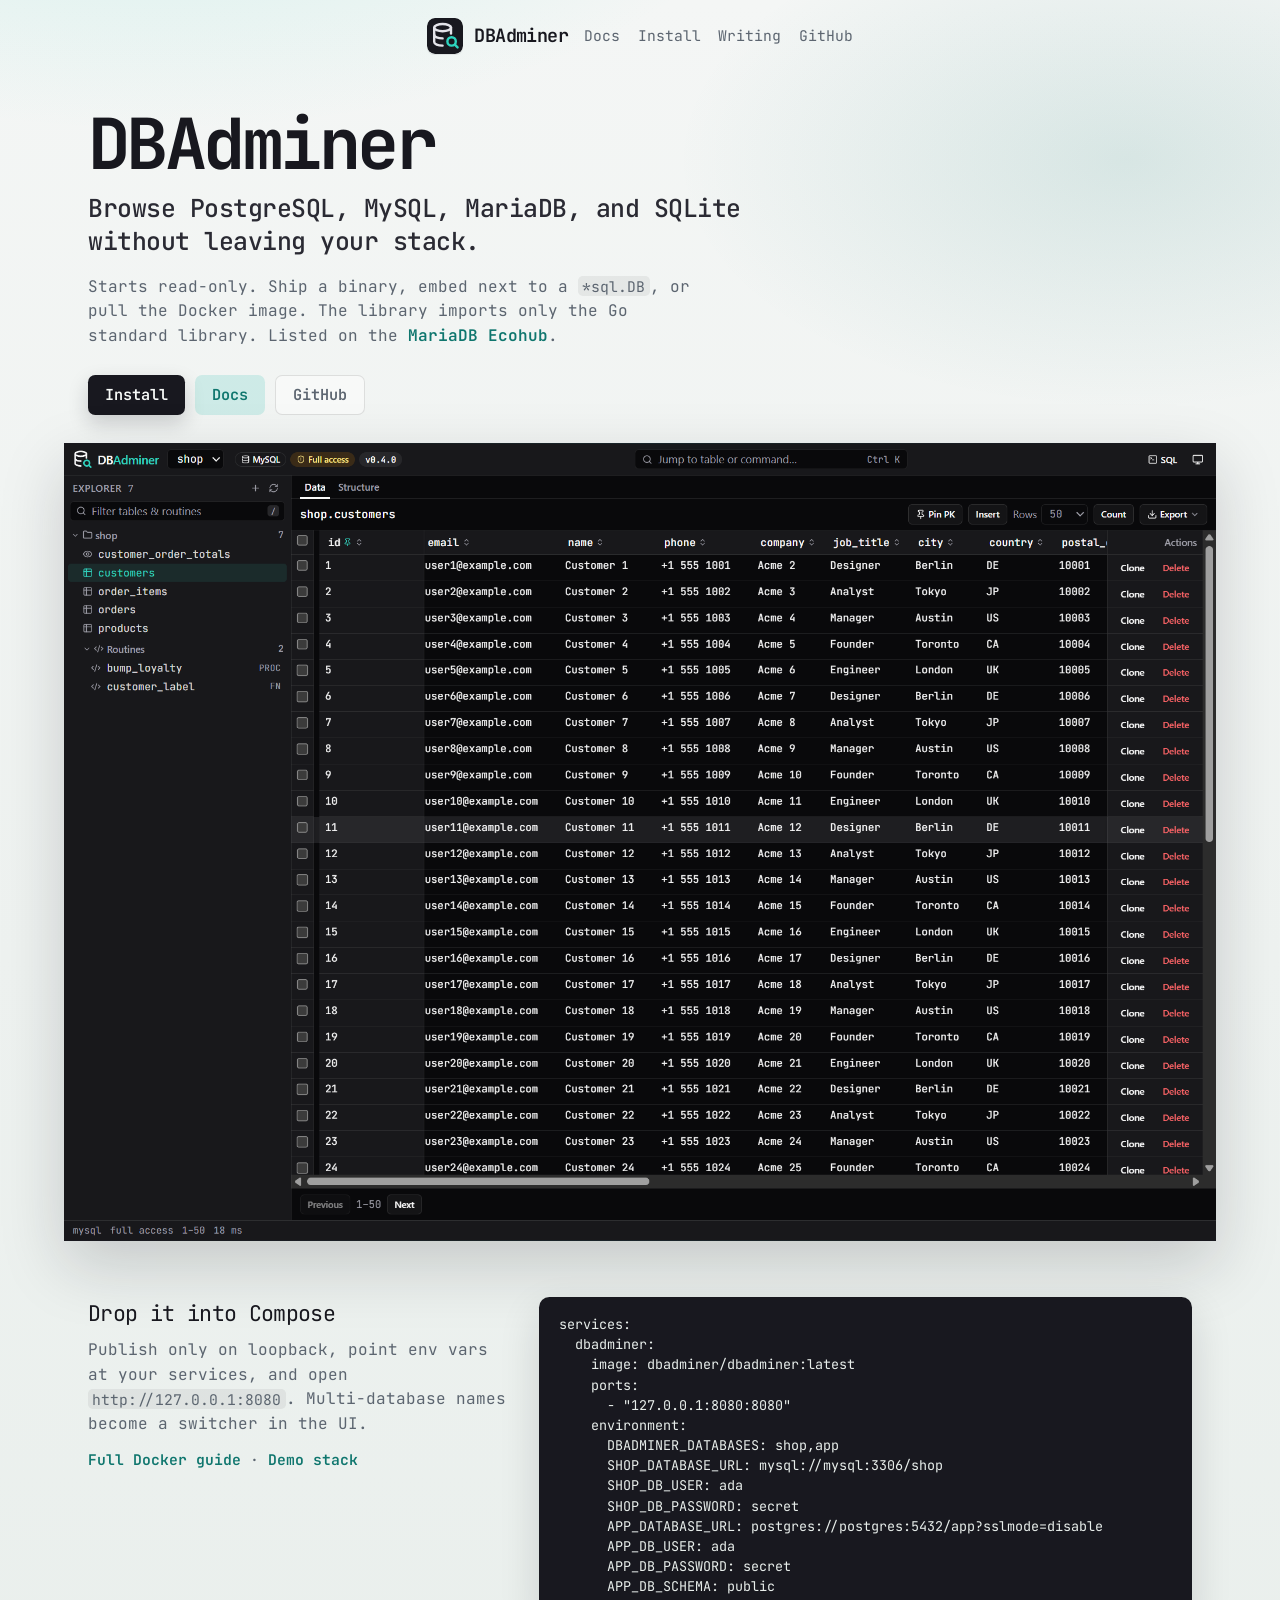
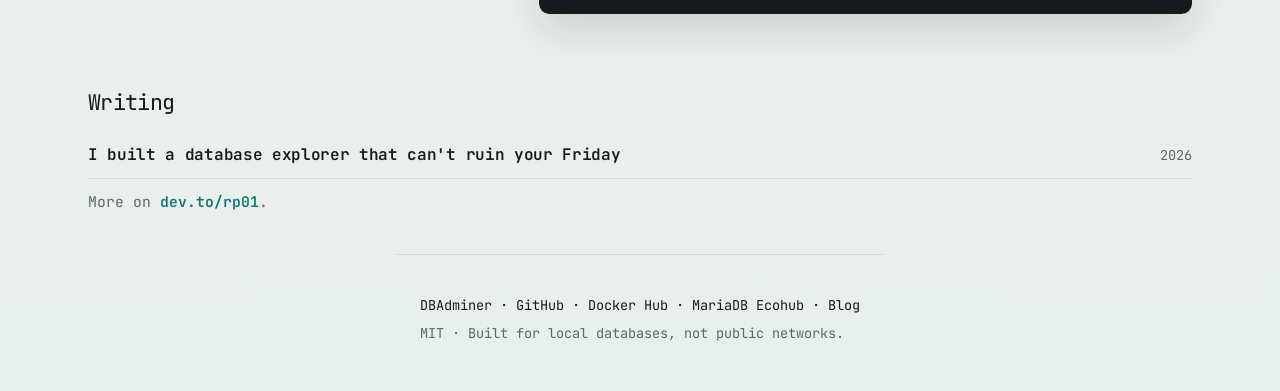
==== commit 6b33f4f9: "Deploy site from dbadminer@148b7473fef194c1cc0748b8a979abbab05ea7e9 dbadminer/dbadminer@148b7473fef1" ====
--- a/index.html
+++ b/index.html
@@ -10,18 +10,18 @@
 		<link href="./_app/immutable/chunks/B1r1QuWP.js" rel="modulepreload">
 		<link href="./_app/immutable/chunks/CEhEv8CO.js" rel="modulepreload">
 		<link href="./_app/immutable/chunks/Dq0He8JO.js" rel="modulepreload">
-		<link href="./_app/immutable/entry/app.B3plrQCB.js" rel="modulepreload">
-		<link href="./_app/immutable/nodes/0.CqIYcPpV.js" rel="modulepreload">
-		<link href="./_app/immutable/chunks/DVyEBs-7.js" rel="modulepreload">
+		<link href="./_app/immutable/entry/app.sFPcXhBi.js" rel="modulepreload">
+		<link href="./_app/immutable/nodes/0.CXHmW_wT.js" rel="modulepreload">
+		<link href="./_app/immutable/chunks/BqRiXfu2.js" rel="modulepreload">
 		<link href="./_app/immutable/chunks/Ckk4V6ec.js" rel="modulepreload">
-		<link href="./_app/immutable/nodes/3.B71UlXe6.js" rel="modulepreload">
+		<link href="./_app/immutable/nodes/3.pVEabMs_.js" rel="modulepreload">
 		<!--12qhfyh--><link rel="icon" href="/favicon.svg"/> <meta name="description" content="Start read-only. Download a binary, embed it next to a *sql.DB, or pull the Docker image."/> <meta property="og:title" content="DBAdminer"/> <meta property="og:description" content="Start read-only. Download a binary, embed it next to a *sql.DB, or pull the Docker image."/> <meta property="og:image" content="https://dbadminer.github.io/screenshot.png"/> <meta property="og:url" content="https://dbadminer.github.io"/> <meta name="twitter:card" content="summary_large_image"/><!----><!--1uha8ag--><!----><title>DBAdminer — database explorer for Go</title>
 		<link href="./_app/immutable/assets/0.fzq8kKC5.css" rel="stylesheet">
-		<link href="./_app/immutable/assets/3.CCXo0Krb.css" rel="stylesheet">
+		<link href="./_app/immutable/assets/3.CEhA4wqC.css" rel="stylesheet">
 	</head>
 	<body data-sveltekit-preload-data="hover">
-		<div style="display: contents"><!--[--><!--[--><!--[0--><!--[--><div class="shell svelte-12qhfyh"><header class="site-header svelte-a8kxe2"><a class="brand svelte-a8kxe2" href="/"><img src="/logo.svg" alt="" width="36" height="36" class="svelte-a8kxe2"/> <span>DBAdminer</span></a> <nav aria-label="Primary" class="svelte-a8kxe2"><!--[--><!--[-1--><a href="/docs/" class="svelte-a8kxe2">Docs</a><!--]--><!--[-1--><a href="/docs/install/" class="svelte-a8kxe2">Install</a><!--]--><!--[-1--><a href="/#writing" class="svelte-a8kxe2">Writing</a><!--]--><!--[0--><a href="https://github.com/dbadminer/dbadminer" rel="noopener noreferrer" target="_blank" class="svelte-a8kxe2">GitHub</a><!--]--><!--]--></nav></header><!----> <main class="svelte-12qhfyh"><!--[--><!--[-1--><!--[--><section class="hero svelte-1uha8ag"><div class="copy svelte-1uha8ag"><p class="brand svelte-1uha8ag">DBAdminer</p> <h1 class="svelte-1uha8ag">Browse PostgreSQL, MySQL, and SQLite without leaving your stack.</h1> <p class="lede svelte-1uha8ag">Starts read-only. Ship a binary, embed next to a <code class="svelte-1uha8ag">*sql.DB</code>, or pull the Docker
-			image. The library imports only the Go standard library.</p> <div class="ctas svelte-1uha8ag"><a class="primary svelte-1uha8ag" href="/docs/install/">Install</a> <a class="secondary svelte-1uha8ag" href="/docs/">Docs</a> <a class="ghost svelte-1uha8ag" href="https://github.com/dbadminer/dbadminer" rel="noopener noreferrer" target="_blank">GitHub</a></div></div></section> <section class="visual svelte-1uha8ag" aria-label="Product screenshot"><div class="frame svelte-1uha8ag"><img src="/screenshot.png" alt="DBAdminer browsing MySQL shop.customers with tables and routines in the explorer" width="1600" height="1000" class="svelte-1uha8ag"/></div></section> <section class="compose svelte-1uha8ag"><div class="compose-copy svelte-1uha8ag"><h2 class="svelte-1uha8ag">Drop it into Compose</h2> <p class="svelte-1uha8ag">Publish only on loopback, point env vars at your services, and open <code class="svelte-1uha8ag">http://127.0.0.1:8080</code>. Multi-database names become a switcher in the UI.</p> <p class="more svelte-1uha8ag"><a href="/docs/docker/" class="svelte-1uha8ag">Full Docker guide</a> · <a href="https://github.com/dbadminer/dbadminer/tree/main/examples/demo" rel="noopener noreferrer" target="_blank" class="svelte-1uha8ag">Demo stack</a></p></div> <pre class="svelte-1uha8ag"><code class="svelte-1uha8ag">services:
+		<div style="display: contents"><!--[--><!--[--><!--[0--><!--[--><div class="shell svelte-12qhfyh"><header class="site-header svelte-a8kxe2"><a class="brand svelte-a8kxe2" href="/"><img src="/logo.svg" alt="" width="36" height="36" class="svelte-a8kxe2"/> <span>DBAdminer</span></a> <nav aria-label="Primary" class="svelte-a8kxe2"><!--[--><!--[-1--><a href="/docs/" class="svelte-a8kxe2">Docs</a><!--]--><!--[-1--><a href="/docs/install/" class="svelte-a8kxe2">Install</a><!--]--><!--[-1--><a href="/#writing" class="svelte-a8kxe2">Writing</a><!--]--><!--[0--><a href="https://github.com/dbadminer/dbadminer" rel="noopener noreferrer" target="_blank" class="svelte-a8kxe2">GitHub</a><!--]--><!--]--></nav></header><!----> <main class="svelte-12qhfyh"><!--[--><!--[-1--><!--[--><section class="hero svelte-1uha8ag"><div class="copy svelte-1uha8ag"><p class="brand svelte-1uha8ag">DBAdminer</p> <h1 class="svelte-1uha8ag">Browse PostgreSQL, MySQL, MariaDB, and SQLite without leaving your stack.</h1> <p class="lede svelte-1uha8ag">Starts read-only. Ship a binary, embed next to a <code class="svelte-1uha8ag">*sql.DB</code>, or pull the Docker
+			image. The library imports only the Go standard library. Listed on the <a href="https://ecohub.mariadb.org/database-management/dbadminer" rel="noopener noreferrer" target="_blank" class="svelte-1uha8ag">MariaDB Ecohub</a>.</p> <div class="ctas svelte-1uha8ag"><a class="primary svelte-1uha8ag" href="/docs/install/">Install</a> <a class="secondary svelte-1uha8ag" href="/docs/">Docs</a> <a class="ghost svelte-1uha8ag" href="https://github.com/dbadminer/dbadminer" rel="noopener noreferrer" target="_blank">GitHub</a></div></div></section> <section class="visual svelte-1uha8ag" aria-label="Product screenshot"><div class="frame svelte-1uha8ag"><img src="/screenshot.png" alt="DBAdminer browsing MySQL shop.customers with tables and routines in the explorer" width="1600" height="1000" class="svelte-1uha8ag"/></div></section> <section class="compose svelte-1uha8ag"><div class="compose-copy svelte-1uha8ag"><h2 class="svelte-1uha8ag">Drop it into Compose</h2> <p class="svelte-1uha8ag">Publish only on loopback, point env vars at your services, and open <code class="svelte-1uha8ag">http://127.0.0.1:8080</code>. Multi-database names become a switcher in the UI.</p> <p class="more svelte-1uha8ag"><a href="/docs/docker/" class="svelte-1uha8ag">Full Docker guide</a> · <a href="https://github.com/dbadminer/dbadminer/tree/main/examples/demo" rel="noopener noreferrer" target="_blank" class="svelte-1uha8ag">Demo stack</a></p></div> <pre class="svelte-1uha8ag"><code class="svelte-1uha8ag">services:
   dbadminer:
     image: dbadminer/dbadminer:latest
     ports:
@@ -34,20 +34,20 @@
       APP_DATABASE_URL: postgres://postgres:5432/app?sslmode=disable
       APP_DB_USER: ada
       APP_DB_PASSWORD: secret
-      APP_DB_SCHEMA: public</code></pre></section> <section id="writing" class="writing svelte-1uha8ag"><h2 class="svelte-1uha8ag">Writing</h2> <ul class="svelte-1uha8ag"><!--[--><li class="svelte-1uha8ag"><a href="https://dev.to/rp01/i-built-a-database-explorer-that-cant-ruin-your-friday-hnh" rel="noopener noreferrer" target="_blank" class="svelte-1uha8ag">I built a database explorer that can't ruin your Friday</a> <span class="svelte-1uha8ag">2026</span></li><!--]--></ul> <p class="more svelte-1uha8ag">More on <a href="https://dev.to/rp01" rel="noopener noreferrer" target="_blank" class="svelte-1uha8ag">dev.to/rp01</a>.</p></section><!--]--><!--]--><!--]--><!----></main> <footer class="site-footer svelte-4jwo3w"><p class="svelte-4jwo3w"><a href="/" class="svelte-4jwo3w">DBAdminer</a> · <a href="https://github.com/dbadminer/dbadminer" rel="noopener noreferrer" target="_blank" class="svelte-4jwo3w">GitHub</a> · <a href="https://hub.docker.com/r/dbadminer/dbadminer" rel="noopener noreferrer" target="_blank" class="svelte-4jwo3w">Docker Hub</a> · <a href="https://dev.to/rp01/i-built-a-database-explorer-that-cant-ruin-your-friday-hnh" rel="noopener noreferrer" target="_blank" class="svelte-4jwo3w">Blog</a></p> <p class="muted svelte-4jwo3w">MIT or Apache-2.0 · Built for local databases, not public networks.</p></footer><!----></div><!--]--><!--]--><!--]--><!----> <!--[-1--><!--]--><!--]-->
+      APP_DB_SCHEMA: public</code></pre></section> <section id="writing" class="writing svelte-1uha8ag"><h2 class="svelte-1uha8ag">Writing</h2> <ul class="svelte-1uha8ag"><!--[--><li class="svelte-1uha8ag"><a href="https://dev.to/rp01/i-built-a-database-explorer-that-cant-ruin-your-friday-hnh" rel="noopener noreferrer" target="_blank" class="svelte-1uha8ag">I built a database explorer that can't ruin your Friday</a> <span class="svelte-1uha8ag">2026</span></li><!--]--></ul> <p class="more svelte-1uha8ag">More on <a href="https://dev.to/rp01" rel="noopener noreferrer" target="_blank" class="svelte-1uha8ag">dev.to/rp01</a>.</p></section><!--]--><!--]--><!--]--><!----></main> <footer class="site-footer svelte-4jwo3w"><p class="svelte-4jwo3w"><a href="/" class="svelte-4jwo3w">DBAdminer</a> · <a href="https://github.com/dbadminer/dbadminer" rel="noopener noreferrer" target="_blank" class="svelte-4jwo3w">GitHub</a> · <a href="https://hub.docker.com/r/dbadminer/dbadminer" rel="noopener noreferrer" target="_blank" class="svelte-4jwo3w">Docker Hub</a> · <a href="https://ecohub.mariadb.org/database-management/dbadminer" rel="noopener noreferrer" target="_blank" class="svelte-4jwo3w">MariaDB Ecohub</a> · <a href="https://dev.to/rp01/i-built-a-database-explorer-that-cant-ruin-your-friday-hnh" rel="noopener noreferrer" target="_blank" class="svelte-4jwo3w">Blog</a></p> <p class="muted svelte-4jwo3w">MIT · Built for local databases, not public networks.</p></footer><!----></div><!--]--><!--]--><!--]--><!----> <!--[-1--><!--]--><!--]-->
 			
 			<script>
 				{
-					__sveltekit_1w8ocpe = {
+					__sveltekit_1ras2u5 = {
 						base: new URL(".", location).pathname.slice(0, -1),
-						version: "1793947342895"
+						version: "1794320007500"
 					};
 
 					const element = document.currentScript.parentElement;
 
 					import("./_app/immutable/entry/start.IQ3_7JUY.js").then(async (kit) => {
-						kit.init(__sveltekit_1w8ocpe);
-						const app = await import("./_app/immutable/entry/app.B3plrQCB.js");
+						kit.init(__sveltekit_1ras2u5);
+						const app = await import("./_app/immutable/entry/app.sFPcXhBi.js");
 						kit.start(app, element, {
 							node_ids: [0, 3],
 							data: [null,null],
--- a/_app/immutable/assets/3.CEhA4wqC.css
+++ b/_app/immutable/assets/3.CEhA4wqC.css
@@ -0,0 +1 @@
+.hero.svelte-1uha8ag{max-width:72rem;margin:0 auto;padding:2.5rem 1.5rem 1.25rem;animation:.7s both rise}.copy.svelte-1uha8ag{max-width:42rem}.brand.svelte-1uha8ag{letter-spacing:-.05em;color:var(--color-ink);margin:0 0 .85rem;font-size:clamp(2.4rem,6vw,4.4rem);font-weight:700;line-height:.95}h1.svelte-1uha8ag{letter-spacing:-.02em;color:var(--color-ink-soft);margin:0;font-size:clamp(1.15rem,2.4vw,1.55rem);font-weight:500;line-height:1.35}.lede.svelte-1uha8ag{max-width:38rem;color:var(--color-muted);margin:1rem 0 0;font-size:1rem;line-height:1.55;animation:.7s 80ms both rise}.lede.svelte-1uha8ag code:where(.svelte-1uha8ag){background:#18181f0f;border-radius:.3rem;padding:.05em .3em;font-size:.92em}.lede.svelte-1uha8ag a:where(.svelte-1uha8ag){color:var(--color-teal);font-weight:600;text-decoration:none}.lede.svelte-1uha8ag a:where(.svelte-1uha8ag):hover{text-decoration:underline}.ctas.svelte-1uha8ag{flex-wrap:wrap;gap:.65rem;margin-top:1.6rem;animation:.7s .14s both rise;display:flex}.ctas.svelte-1uha8ag a:where(.svelte-1uha8ag){border-radius:.45rem;justify-content:center;align-items:center;min-height:2.55rem;padding:0 1.05rem;font-size:.95rem;font-weight:600;text-decoration:none;transition:transform .16s,background .16s,box-shadow .16s;display:inline-flex}.ctas.svelte-1uha8ag a:where(.svelte-1uha8ag):hover{transform:translateY(-1px)}.primary.svelte-1uha8ag{background:var(--color-ink);color:#f7faf8;box-shadow:0 8px 20px #18181f2e}.primary.svelte-1uha8ag:hover{background:#101016}.secondary.svelte-1uha8ag{color:var(--color-teal);background:#14b8a629}.ghost.svelte-1uha8ag{color:var(--color-muted);background:#ffffff73;border:1px solid #18181f1f}.visual.svelte-1uha8ag{max-width:72rem;margin:0 auto;padding:.5rem 0 1.5rem;animation:.9s .18s both rise}.frame.svelte-1uha8ag{background:linear-gradient(90deg, transparent 0, #2dd4bf14 50%, transparent 100%), var(--color-ink);border-block:1px solid #18181f1f;position:relative;overflow:hidden;box-shadow:0 24px 60px #18181f2e}.frame.svelte-1uha8ag:before{content:"";pointer-events:none;opacity:.35;background-image:linear-gradient(#ffffff0a 1px,#0000 1px),linear-gradient(90deg,#ffffff0a 1px,#0000 1px);background-size:40px 40px;animation:18s linear infinite drift;position:absolute;inset:0}.frame.svelte-1uha8ag img:where(.svelte-1uha8ag){z-index:1;width:100%;height:auto;display:block;position:relative}.compose.svelte-1uha8ag,.writing.svelte-1uha8ag{max-width:72rem;margin:0 auto;padding:2rem 1.5rem 2.5rem;animation:.7s both rise}.compose.svelte-1uha8ag{gap:1.25rem;display:grid}.compose-copy.svelte-1uha8ag h2:where(.svelte-1uha8ag),.writing.svelte-1uha8ag h2:where(.svelte-1uha8ag){letter-spacing:-.03em;margin:0 0 .55rem;font-size:1.35rem}.compose-copy.svelte-1uha8ag p:where(.svelte-1uha8ag),.writing.svelte-1uha8ag p:where(.svelte-1uha8ag){max-width:36rem;color:var(--color-muted);margin:0;line-height:1.55}.compose-copy.svelte-1uha8ag code:where(.svelte-1uha8ag){background:#18181f0f;border-radius:.3rem;padding:.05em .3em;font-size:.92em}.more.svelte-1uha8ag{font-size:.92rem;margin-top:.75rem!important}.more.svelte-1uha8ag a:where(.svelte-1uha8ag){color:var(--color-teal);font-weight:600;text-decoration:none}.more.svelte-1uha8ag a:where(.svelte-1uha8ag):hover{text-decoration:underline}.compose.svelte-1uha8ag pre:where(.svelte-1uha8ag){color:#e8eeeb;background:#18181f;border-radius:.65rem;margin:0;padding:1.1rem 1.2rem;font-size:.84rem;line-height:1.5;overflow-x:auto;box-shadow:0 16px 40px #18181f24}.compose.svelte-1uha8ag pre:where(.svelte-1uha8ag) code:where(.svelte-1uha8ag){font-family:var(--font-mono)}.writing.svelte-1uha8ag ul:where(.svelte-1uha8ag){gap:.55rem;margin:.85rem 0 0;padding:0;list-style:none;display:grid}.writing.svelte-1uha8ag li:where(.svelte-1uha8ag){border-bottom:1px solid #18181f14;flex-wrap:wrap;justify-content:space-between;align-items:baseline;gap:.35rem 1rem;padding:.7rem 0;display:flex}.writing.svelte-1uha8ag li:where(.svelte-1uha8ag) a:where(.svelte-1uha8ag){letter-spacing:-.02em;font-weight:600;text-decoration:none}.writing.svelte-1uha8ag li:where(.svelte-1uha8ag) a:where(.svelte-1uha8ag):hover{color:var(--color-teal)}.writing.svelte-1uha8ag li:where(.svelte-1uha8ag) span:where(.svelte-1uha8ag){color:var(--color-muted);font-size:.85rem}@media (width>=900px){.visual.svelte-1uha8ag{padding-inline:0}.compose.svelte-1uha8ag{grid-template-columns:minmax(14rem,.9fr) minmax(0,1.4fr);align-items:start;gap:2rem}}
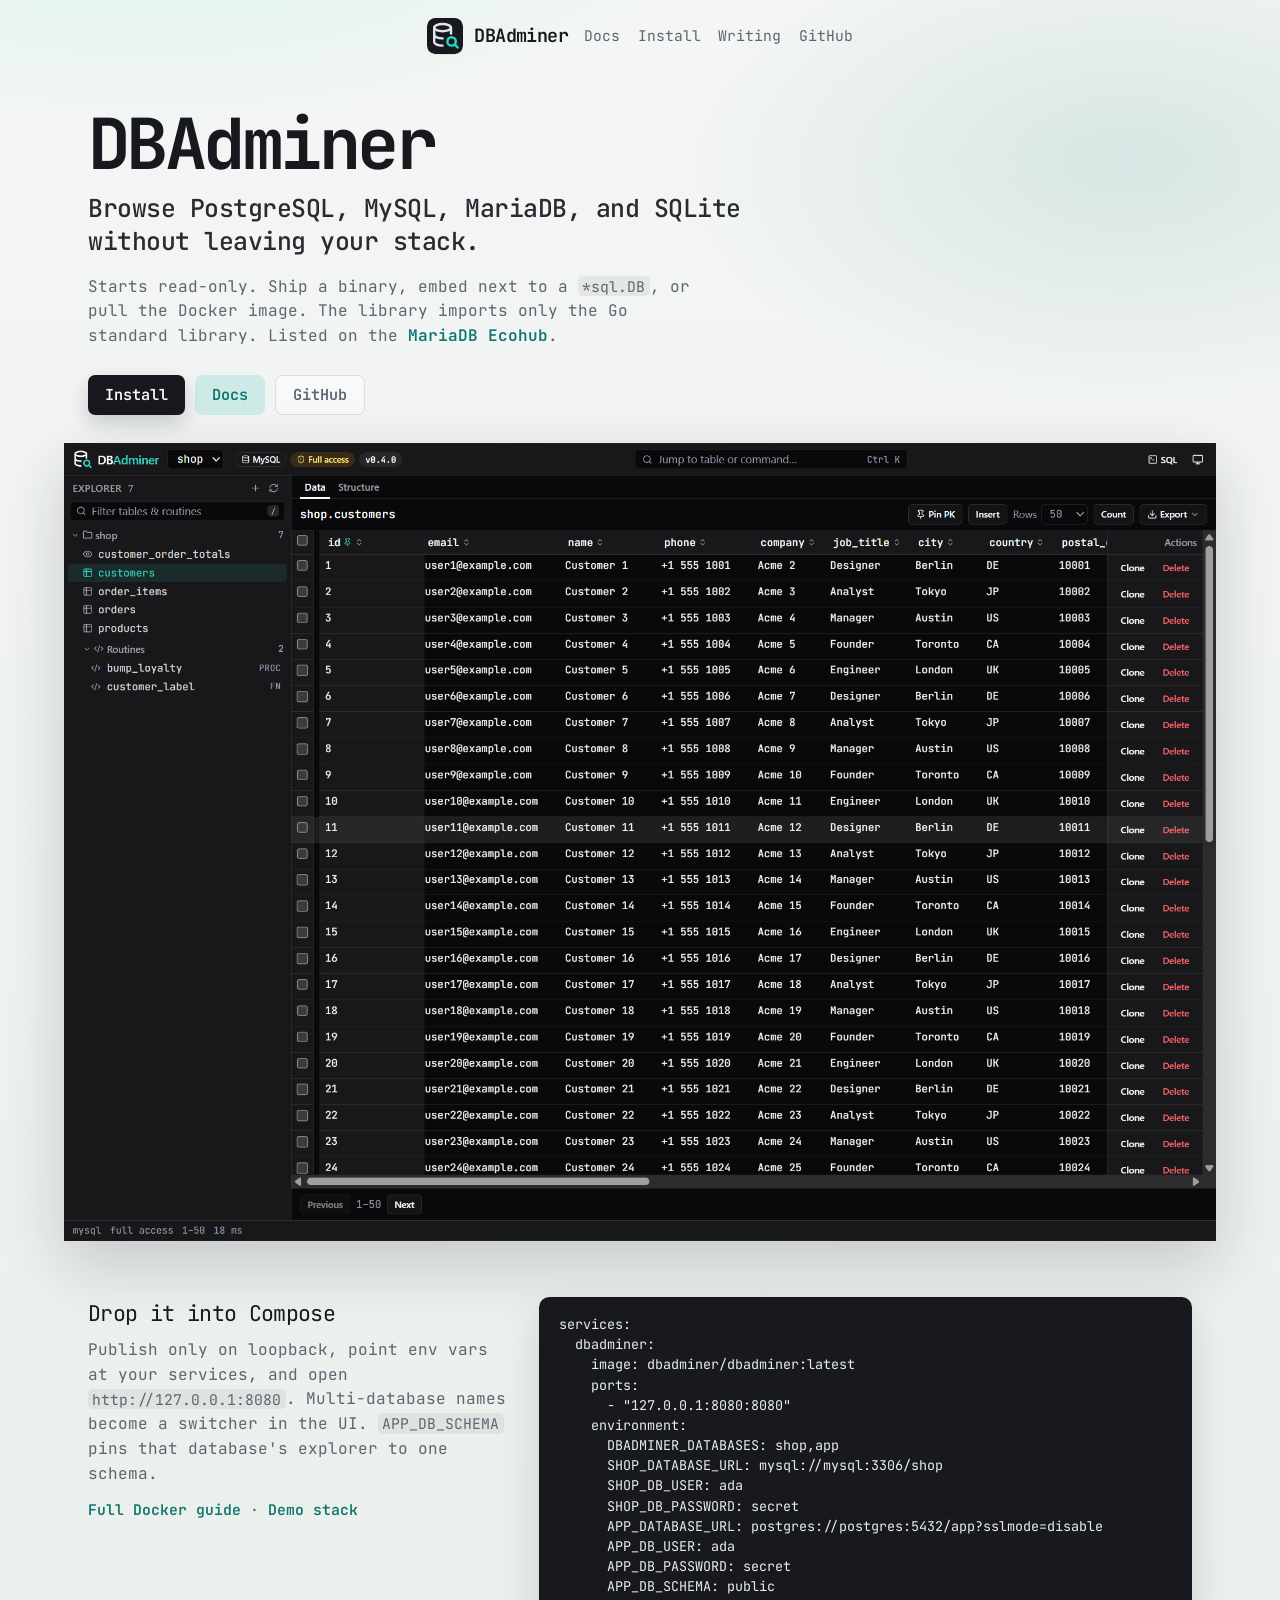
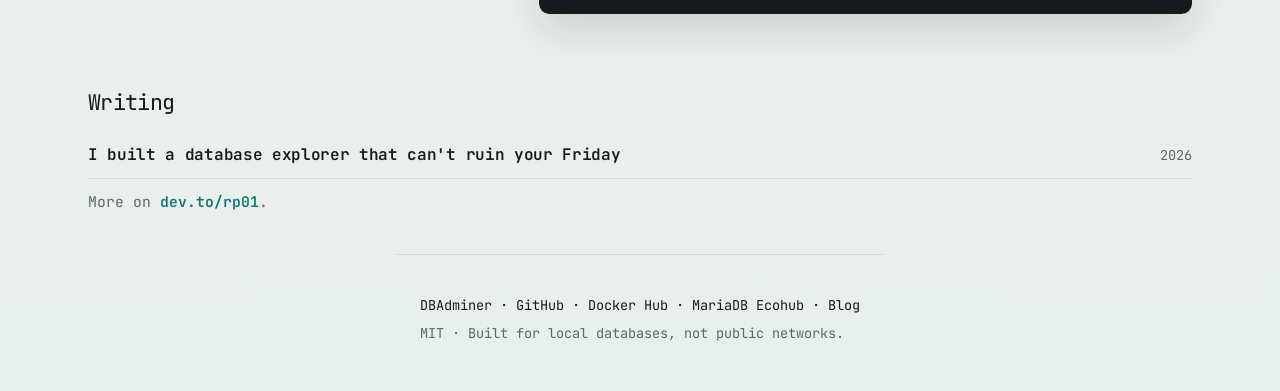
==== commit d5254529: "Deploy site from dbadminer@ba7beccdbc9ef29a54dfbb220f0f34d570502057 dbadminer/dbadminer@ba7beccdbc9e" ====
--- a/index.html
+++ b/index.html
@@ -10,18 +10,18 @@
 		<link href="./_app/immutable/chunks/B1r1QuWP.js" rel="modulepreload">
 		<link href="./_app/immutable/chunks/CEhEv8CO.js" rel="modulepreload">
 		<link href="./_app/immutable/chunks/Dq0He8JO.js" rel="modulepreload">
-		<link href="./_app/immutable/entry/app.sFPcXhBi.js" rel="modulepreload">
+		<link href="./_app/immutable/entry/app.2NiUg59D.js" rel="modulepreload">
 		<link href="./_app/immutable/nodes/0.CXHmW_wT.js" rel="modulepreload">
 		<link href="./_app/immutable/chunks/BqRiXfu2.js" rel="modulepreload">
 		<link href="./_app/immutable/chunks/Ckk4V6ec.js" rel="modulepreload">
-		<link href="./_app/immutable/nodes/3.pVEabMs_.js" rel="modulepreload">
+		<link href="./_app/immutable/nodes/3.C_Anhqym.js" rel="modulepreload">
 		<!--12qhfyh--><link rel="icon" href="/favicon.svg"/> <meta name="description" content="Start read-only. Download a binary, embed it next to a *sql.DB, or pull the Docker image."/> <meta property="og:title" content="DBAdminer"/> <meta property="og:description" content="Start read-only. Download a binary, embed it next to a *sql.DB, or pull the Docker image."/> <meta property="og:image" content="https://dbadminer.github.io/screenshot.png"/> <meta property="og:url" content="https://dbadminer.github.io"/> <meta name="twitter:card" content="summary_large_image"/><!----><!--1uha8ag--><!----><title>DBAdminer — database explorer for Go</title>
 		<link href="./_app/immutable/assets/0.fzq8kKC5.css" rel="stylesheet">
 		<link href="./_app/immutable/assets/3.CEhA4wqC.css" rel="stylesheet">
 	</head>
 	<body data-sveltekit-preload-data="hover">
 		<div style="display: contents"><!--[--><!--[--><!--[0--><!--[--><div class="shell svelte-12qhfyh"><header class="site-header svelte-a8kxe2"><a class="brand svelte-a8kxe2" href="/"><img src="/logo.svg" alt="" width="36" height="36" class="svelte-a8kxe2"/> <span>DBAdminer</span></a> <nav aria-label="Primary" class="svelte-a8kxe2"><!--[--><!--[-1--><a href="/docs/" class="svelte-a8kxe2">Docs</a><!--]--><!--[-1--><a href="/docs/install/" class="svelte-a8kxe2">Install</a><!--]--><!--[-1--><a href="/#writing" class="svelte-a8kxe2">Writing</a><!--]--><!--[0--><a href="https://github.com/dbadminer/dbadminer" rel="noopener noreferrer" target="_blank" class="svelte-a8kxe2">GitHub</a><!--]--><!--]--></nav></header><!----> <main class="svelte-12qhfyh"><!--[--><!--[-1--><!--[--><section class="hero svelte-1uha8ag"><div class="copy svelte-1uha8ag"><p class="brand svelte-1uha8ag">DBAdminer</p> <h1 class="svelte-1uha8ag">Browse PostgreSQL, MySQL, MariaDB, and SQLite without leaving your stack.</h1> <p class="lede svelte-1uha8ag">Starts read-only. Ship a binary, embed next to a <code class="svelte-1uha8ag">*sql.DB</code>, or pull the Docker
-			image. The library imports only the Go standard library. Listed on the <a href="https://ecohub.mariadb.org/database-management/dbadminer" rel="noopener noreferrer" target="_blank" class="svelte-1uha8ag">MariaDB Ecohub</a>.</p> <div class="ctas svelte-1uha8ag"><a class="primary svelte-1uha8ag" href="/docs/install/">Install</a> <a class="secondary svelte-1uha8ag" href="/docs/">Docs</a> <a class="ghost svelte-1uha8ag" href="https://github.com/dbadminer/dbadminer" rel="noopener noreferrer" target="_blank">GitHub</a></div></div></section> <section class="visual svelte-1uha8ag" aria-label="Product screenshot"><div class="frame svelte-1uha8ag"><img src="/screenshot.png" alt="DBAdminer browsing MySQL shop.customers with tables and routines in the explorer" width="1600" height="1000" class="svelte-1uha8ag"/></div></section> <section class="compose svelte-1uha8ag"><div class="compose-copy svelte-1uha8ag"><h2 class="svelte-1uha8ag">Drop it into Compose</h2> <p class="svelte-1uha8ag">Publish only on loopback, point env vars at your services, and open <code class="svelte-1uha8ag">http://127.0.0.1:8080</code>. Multi-database names become a switcher in the UI.</p> <p class="more svelte-1uha8ag"><a href="/docs/docker/" class="svelte-1uha8ag">Full Docker guide</a> · <a href="https://github.com/dbadminer/dbadminer/tree/main/examples/demo" rel="noopener noreferrer" target="_blank" class="svelte-1uha8ag">Demo stack</a></p></div> <pre class="svelte-1uha8ag"><code class="svelte-1uha8ag">services:
+			image. The library imports only the Go standard library. Listed on the <a href="https://ecohub.mariadb.org/database-management/dbadminer" rel="noopener noreferrer" target="_blank" class="svelte-1uha8ag">MariaDB Ecohub</a>.</p> <div class="ctas svelte-1uha8ag"><a class="primary svelte-1uha8ag" href="/docs/install/">Install</a> <a class="secondary svelte-1uha8ag" href="/docs/">Docs</a> <a class="ghost svelte-1uha8ag" href="https://github.com/dbadminer/dbadminer" rel="noopener noreferrer" target="_blank">GitHub</a></div></div></section> <section class="visual svelte-1uha8ag" aria-label="Product screenshot"><div class="frame svelte-1uha8ag"><img src="/screenshot.png" alt="DBAdminer browsing MySQL shop.customers with tables and routines in the explorer" width="1600" height="1000" class="svelte-1uha8ag"/></div></section> <section class="compose svelte-1uha8ag"><div class="compose-copy svelte-1uha8ag"><h2 class="svelte-1uha8ag">Drop it into Compose</h2> <p class="svelte-1uha8ag">Publish only on loopback, point env vars at your services, and open <code class="svelte-1uha8ag">http://127.0.0.1:8080</code>. Multi-database names become a switcher in the UI. <code class="svelte-1uha8ag">APP_DB_SCHEMA</code> pins that database's explorer to one schema.</p> <p class="more svelte-1uha8ag"><a href="/docs/docker/" class="svelte-1uha8ag">Full Docker guide</a> · <a href="https://github.com/dbadminer/dbadminer/tree/main/examples/demo" rel="noopener noreferrer" target="_blank" class="svelte-1uha8ag">Demo stack</a></p></div> <pre class="svelte-1uha8ag"><code class="svelte-1uha8ag">services:
   dbadminer:
     image: dbadminer/dbadminer:latest
     ports:
@@ -38,16 +38,16 @@
 			
 			<script>
 				{
-					__sveltekit_1ras2u5 = {
+					__sveltekit_2khhbn = {
 						base: new URL(".", location).pathname.slice(0, -1),
-						version: "1794320007500"
+						version: "1795788056239"
 					};
 
 					const element = document.currentScript.parentElement;
 
 					import("./_app/immutable/entry/start.IQ3_7JUY.js").then(async (kit) => {
-						kit.init(__sveltekit_1ras2u5);
-						const app = await import("./_app/immutable/entry/app.sFPcXhBi.js");
+						kit.init(__sveltekit_2khhbn);
+						const app = await import("./_app/immutable/entry/app.2NiUg59D.js");
 						kit.start(app, element, {
 							node_ids: [0, 3],
 							data: [null,null],
